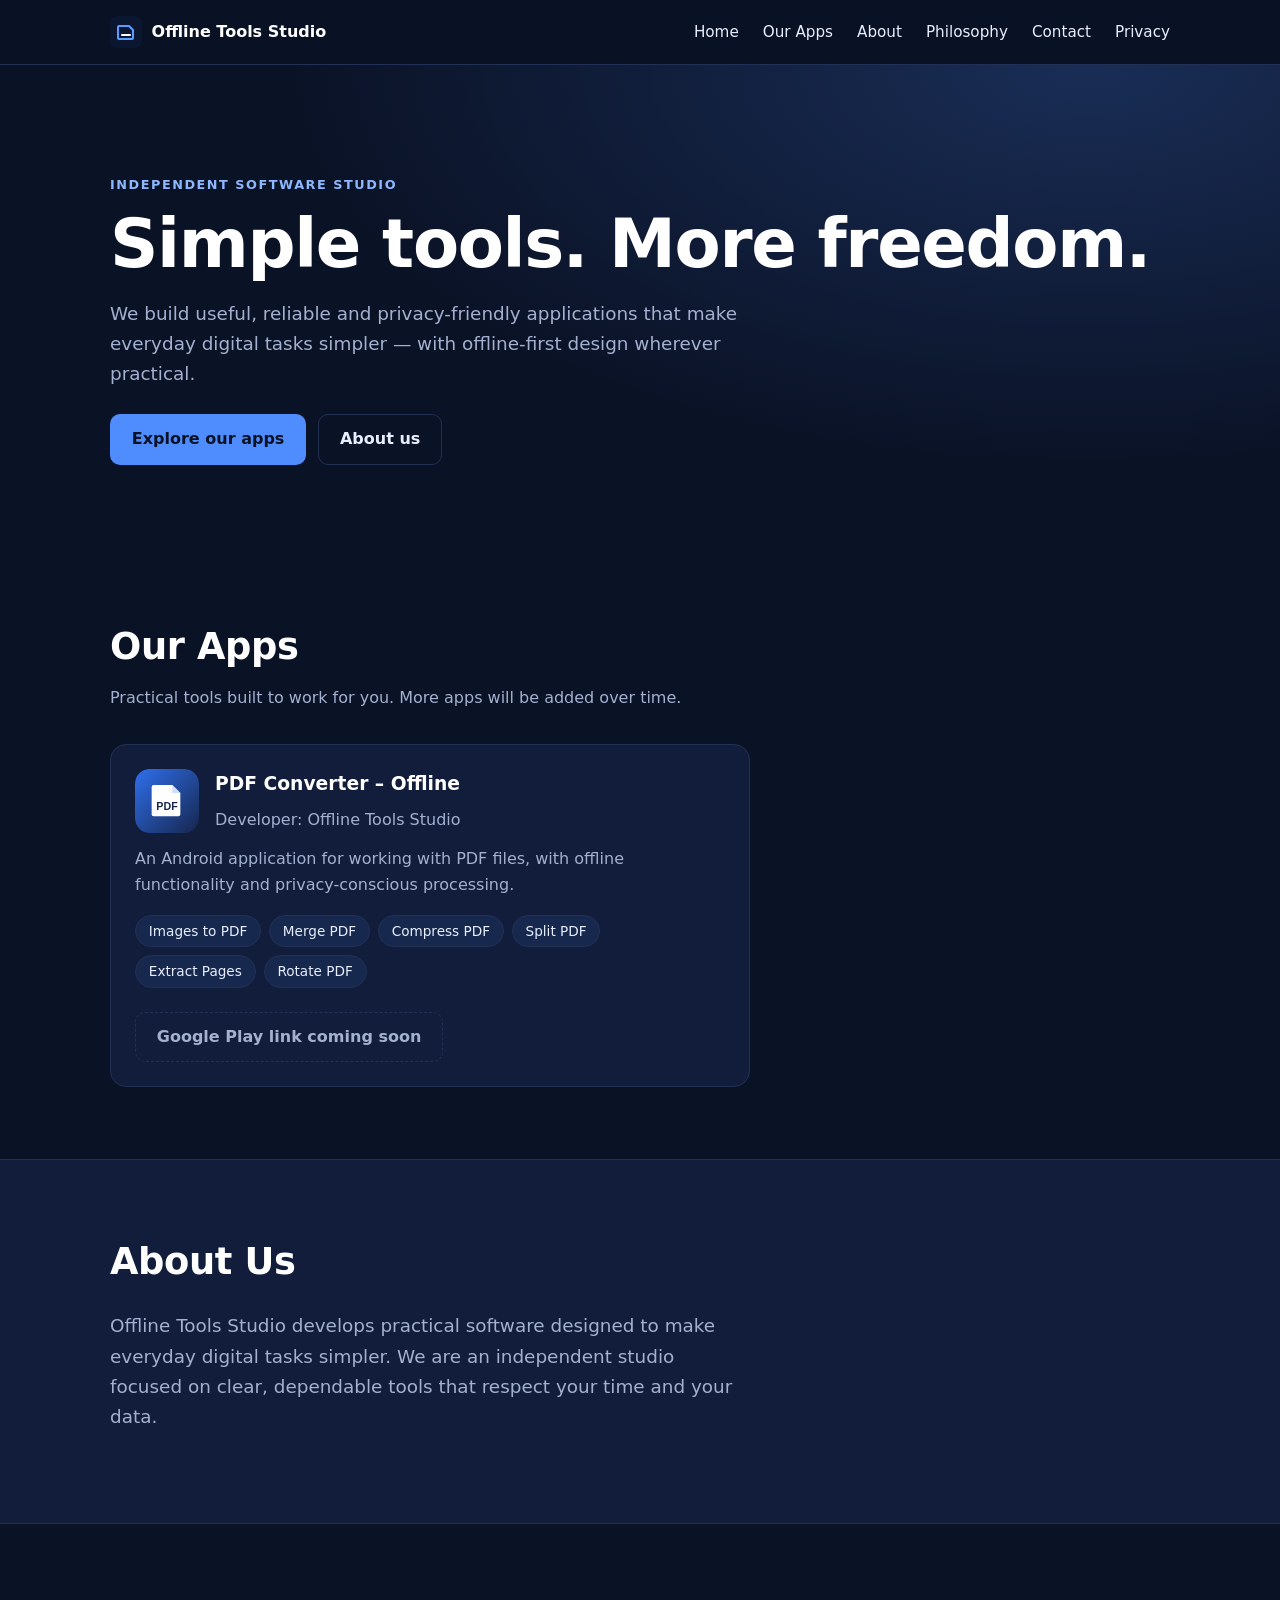
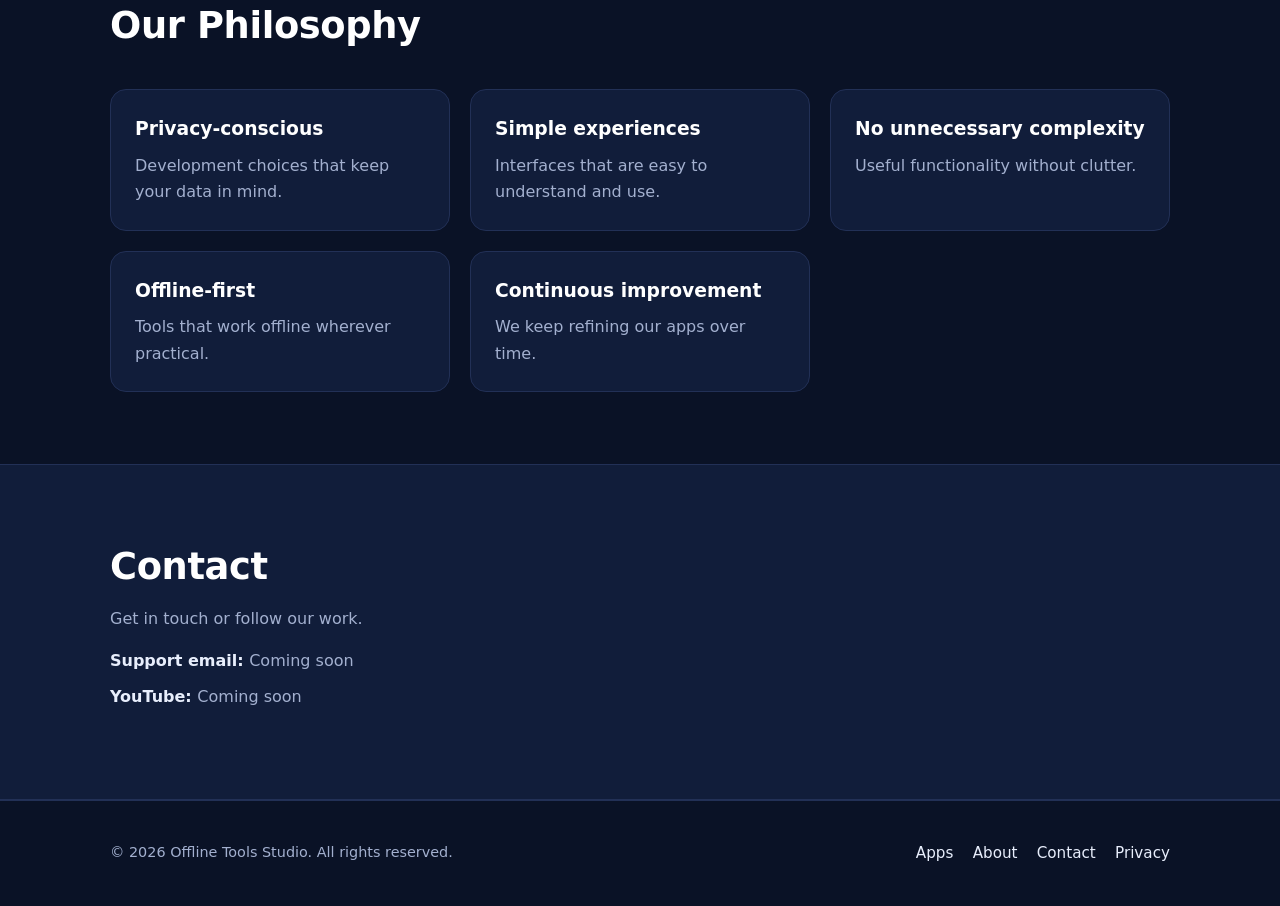
==== index.html @ 3475618b "Add Offline Tools Studio static website Co-authored-by: akshaykumar150895 <254394239+akshaykumar1508" ====
<!DOCTYPE html>
<html lang="en">
<head>
<meta charset="utf-8">
<meta name="viewport" content="width=device-width, initial-scale=1">
<title>Offline Tools Studio – Simple tools. More freedom.</title>
<meta name="description" content="Offline Tools Studio is an independent software studio building practical, privacy-friendly and easy-to-use applications.">
<meta name="theme-color" content="#0a1226">
<link rel="icon" href="assets/favicon.svg" type="image/svg+xml">
<meta property="og:type" content="website">
<meta property="og:site_name" content="Offline Tools Studio">
<meta property="og:title" content="Offline Tools Studio – Simple tools. More freedom.">
<meta property="og:description" content="Offline Tools Studio is an independent software studio building practical, privacy-friendly and easy-to-use applications.">
<meta property="og:image" content="assets/og-image.svg">
<meta name="twitter:card" content="summary_large_image">
<link rel="stylesheet" href="css/styles.css">
</head>
<body>
<a class="skip" href="#main">Skip to content</a>
<header class="site"><div class="container bar">
<a class="brand" href="index.html"><img data-logo src="assets/logo.svg" alt="" width="32" height="32"><span data-cfg="studioName">Offline Tools Studio</span></a>
<button id="nav-toggle" aria-expanded="false" aria-controls="nav" aria-label="Toggle menu">Menu</button>
<nav id="nav" aria-label="Main"><ul>
<li><a href="index.html#home">Home</a></li><li><a href="index.html#apps">Our Apps</a></li><li><a href="index.html#about">About</a></li><li><a href="index.html#philosophy">Philosophy</a></li><li><a href="index.html#contact">Contact</a></li><li><a href="privacy.html">Privacy</a></li>
</ul></nav></div></header>
<main id="main">
<section class="hero" id="home"><div class="container">
<p class="eyebrow">Independent software studio</p>
<h1 data-cfg="tagline">Simple tools. More freedom.</h1>
<p class="lead">We build useful, reliable and privacy-friendly applications that make everyday digital tasks simpler &mdash; with offline-first design wherever practical.</p>
<div class="actions"><a class="btn btn-primary" href="#apps">Explore our apps</a><a class="btn btn-ghost" href="#about">About us</a></div>
</div></section>
<section id="apps"><div class="container">
<h2>Our Apps</h2><p class="muted">Practical tools built to work for you. More apps will be added over time.</p>
<div class="grid" id="apps-grid"></div>
<noscript><p class="note">Enable JavaScript to view the app showcase.</p></noscript>
</div></section>
<section id="about" class="alt"><div class="container">
<h2>About Us</h2>
<p class="lead">Offline Tools Studio develops practical software designed to make everyday digital tasks simpler. We are an independent studio focused on clear, dependable tools that respect your time and your data.</p>
</div></section>
<section id="philosophy"><div class="container">
<h2>Our Philosophy</h2>
<div class="grid">
<div class="card reveal"><h3>Privacy-conscious</h3><p>Development choices that keep your data in mind.</p></div>
<div class="card reveal"><h3>Simple experiences</h3><p>Interfaces that are easy to understand and use.</p></div>
<div class="card reveal"><h3>No unnecessary complexity</h3><p>Useful functionality without clutter.</p></div>
<div class="card reveal"><h3>Offline-first</h3><p>Tools that work offline wherever practical.</p></div>
<div class="card reveal"><h3>Continuous improvement</h3><p>We keep refining our apps over time.</p></div>
</div></div></section>
<section id="contact" class="alt"><div class="container">
<h2>Contact</h2><p class="muted">Get in touch or follow our work.</p>
<ul id="contact-list"></ul>
</div></section>
</main>
<footer><div class="container row">
<div>&copy; <span id="year">2026</span> <span data-cfg="studioName">Offline Tools Studio</span>. All rights reserved.</div>
<nav aria-label="Footer"><ul><li><a href="index.html#apps">Apps</a></li><li><a href="index.html#about">About</a></li><li><a href="index.html#contact">Contact</a></li><li><a href="privacy.html">Privacy</a></li></ul></nav>
</div></footer>
<script src="js/config.js"></script>
<script src="js/main.js"></script>
</body>
</html>
---- css/styles.css ----
:root{--navy:#0a1226;--navy2:#111d3a;--line:#223056;--blue:#4f8dff;--blue2:#8db7ff;--text:#e8eefc;--muted:#a3b0cf;--white:#fff}
*{box-sizing:border-box}
html{scroll-behavior:smooth;scroll-padding-top:72px}
body{margin:0;font-family:Inter,system-ui,-apple-system,"Segoe UI",Roboto,sans-serif;background:var(--navy);color:var(--text);line-height:1.65}
a{color:var(--blue2)}
a:focus-visible,button:focus-visible{outline:3px solid var(--blue);outline-offset:3px;border-radius:6px}
.skip{position:absolute;left:-999px;top:0;background:var(--white);color:var(--navy);padding:.5rem 1rem;z-index:100}
.skip:focus{left:0}
.container{max-width:1100px;margin:0 auto;padding:0 1.25rem}
header.site{position:sticky;top:0;z-index:50;background:rgba(10,18,38,.88);backdrop-filter:blur(10px);border-bottom:1px solid var(--line)}
.bar{display:flex;align-items:center;justify-content:space-between;height:64px}
.brand{display:flex;align-items:center;gap:.6rem;color:var(--white);text-decoration:none;font-weight:700}
.brand img{width:32px;height:32px}
nav ul{display:flex;gap:1.5rem;list-style:none;margin:0;padding:0}
nav a{color:var(--text);text-decoration:none;font-size:.95rem;padding:.25rem 0;border-bottom:2px solid transparent;transition:border-color .2s,color .2s}
nav a:hover{color:var(--blue2);border-color:var(--blue)}
#nav-toggle{display:none;background:none;border:1px solid var(--line);color:var(--text);border-radius:8px;padding:.4rem .7rem;font-size:1rem;cursor:pointer}
.hero{padding:6rem 0 5rem;background:radial-gradient(800px 400px at 85% 0,rgba(79,141,255,.22),transparent),var(--navy)}
.eyebrow{color:var(--blue2);letter-spacing:.12em;text-transform:uppercase;font-size:.8rem;font-weight:600}
h1{font-size:clamp(2.4rem,6vw,4.2rem);line-height:1.08;margin:.5rem 0 1rem;color:var(--white);letter-spacing:-.02em}
.lead{max-width:640px;font-size:1.15rem;color:var(--muted)}
h2{font-size:clamp(1.7rem,3.5vw,2.3rem);color:var(--white);margin:0 0 .5rem;letter-spacing:-.01em}
h3{margin:0;color:var(--white)}
section{padding:4.5rem 0}
.alt{background:var(--navy2);border-block:1px solid var(--line)}
.muted{color:var(--muted);margin:0}
.btn{display:inline-block;padding:.7rem 1.3rem;border-radius:10px;font-weight:600;text-decoration:none;border:1px solid transparent;transition:transform .2s,background .2s,box-shadow .2s}
.btn-primary{background:var(--blue);color:var(--navy)}
.btn-primary:hover{transform:translateY(-2px);box-shadow:0 8px 24px rgba(79,141,255,.35)}
.btn-ghost{border-color:var(--line);color:var(--text)}
.btn-ghost:hover{border-color:var(--blue);transform:translateY(-2px)}
.btn-disabled{border:1px dashed var(--line);color:var(--muted);cursor:not-allowed}
.actions{display:flex;flex-wrap:wrap;gap:.75rem;margin-top:1.5rem}
.grid{display:grid;gap:1.25rem;grid-template-columns:repeat(auto-fit,minmax(260px,1fr));margin-top:2rem}
.card{background:var(--navy2);border:1px solid var(--line);border-radius:16px;padding:1.5rem;transition:transform .25s,border-color .25s}
.alt .card{background:var(--navy)}
.card:hover{transform:translateY(-4px);border-color:var(--blue)}
.card p{margin:.5rem 0 0;color:var(--muted)}
.app-card{grid-column:1/-1;max-width:640px}
.app-head{display:flex;gap:1rem;align-items:center;margin-bottom:.75rem}
.app-icon{border-radius:14px}
.chips{display:flex;flex-wrap:wrap;gap:.5rem;list-style:none;padding:0;margin:1rem 0 0}
.chips li{border:1px solid var(--line);background:rgba(79,141,255,.1);border-radius:999px;padding:.25rem .8rem;font-size:.85rem}
.note{font-size:.9rem;color:var(--muted)}
ul.plain{padding-left:1.2rem}
ul.plain li{margin:.4rem 0}
#contact-list{list-style:none;padding:0}
#contact-list li{margin:.6rem 0;overflow-wrap:anywhere}
footer{border-top:1px solid var(--line);padding:2.5rem 0;color:var(--muted);font-size:.9rem}
footer .row{display:flex;flex-wrap:wrap;justify-content:space-between;gap:1rem}
footer ul{display:flex;gap:1.2rem;list-style:none;margin:0;padding:0;flex-wrap:wrap}
.reveal{opacity:0;transform:translateY(14px);transition:opacity .6s,transform .6s}
.reveal.in{opacity:1;transform:none}
@media(max-width:760px){
  #nav-toggle{display:block}
  nav#nav{position:absolute;top:64px;left:0;right:0;background:var(--navy);border-bottom:1px solid var(--line);display:none}
  nav#nav.open{display:block}
  nav#nav ul{flex-direction:column;gap:0;padding:.5rem 1.25rem}
  nav#nav a{display:block;padding:.75rem 0}
  .hero{padding:4rem 0 3rem}
  section{padding:3rem 0}
}
@media(prefers-reduced-motion:reduce){*{transition:none!important;animation:none!important;scroll-behavior:auto!important}.reveal{opacity:1;transform:none}}
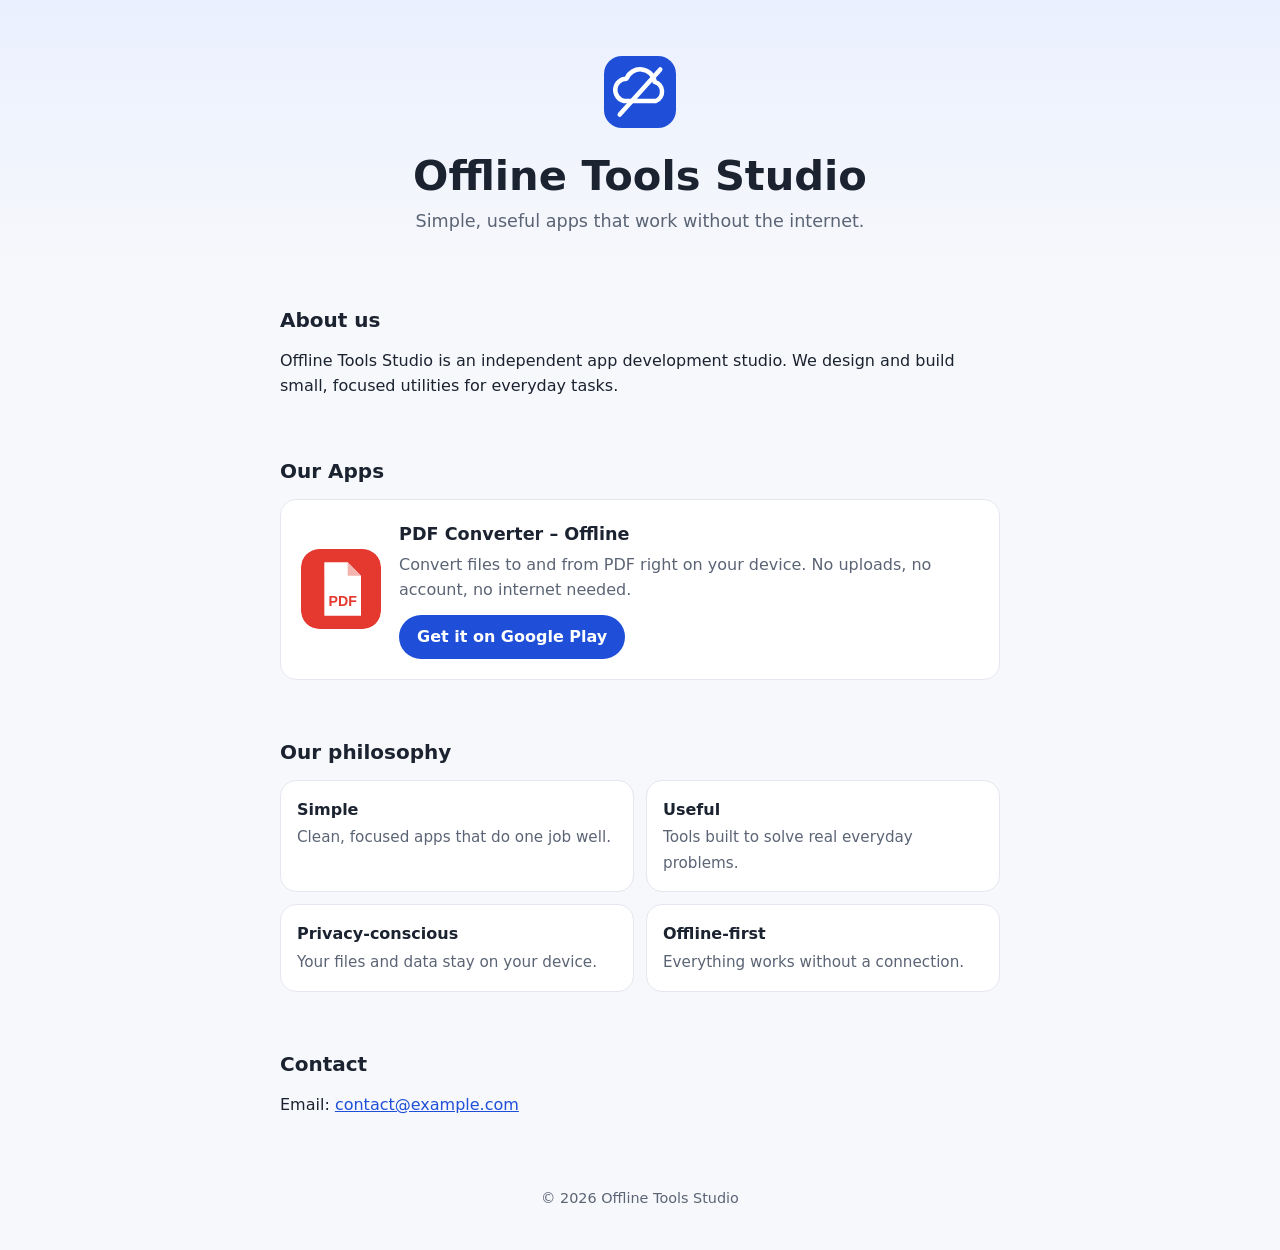
==== commit cb47e86e: "Add single-page Offline Tools Studio site Co-authored-by: Copilot <223556219+Copilot@users.noreply.g" ====
--- a/index.html
+++ b/index.html
@@ -2,62 +2,91 @@
 <html lang="en">
 <head>
 <meta charset="utf-8">
-<meta name="viewport" content="width=device-width, initial-scale=1">
-<title>Offline Tools Studio – Simple tools. More freedom.</title>
-<meta name="description" content="Offline Tools Studio is an independent software studio building practical, privacy-friendly and easy-to-use applications.">
-<meta name="theme-color" content="#0a1226">
-<link rel="icon" href="assets/favicon.svg" type="image/svg+xml">
-<meta property="og:type" content="website">
-<meta property="og:site_name" content="Offline Tools Studio">
-<meta property="og:title" content="Offline Tools Studio – Simple tools. More freedom.">
-<meta property="og:description" content="Offline Tools Studio is an independent software studio building practical, privacy-friendly and easy-to-use applications.">
-<meta property="og:image" content="assets/og-image.svg">
-<meta name="twitter:card" content="summary_large_image">
-<link rel="stylesheet" href="css/styles.css">
+<meta name="viewport" content="width=device-width,initial-scale=1">
+<title>Offline Tools Studio</title>
+<meta name="description" content="Offline Tools Studio – independent developer of simple, privacy-conscious, offline-first apps.">
+<link rel="icon" href="assets/logo.svg" type="image/svg+xml">
+<link rel="stylesheet" href="style.css">
+<script src="config.js"></script>
 </head>
 <body>
-<a class="skip" href="#main">Skip to content</a>
-<header class="site"><div class="container bar">
-<a class="brand" href="index.html"><img data-logo src="assets/logo.svg" alt="" width="32" height="32"><span data-cfg="studioName">Offline Tools Studio</span></a>
-<button id="nav-toggle" aria-expanded="false" aria-controls="nav" aria-label="Toggle menu">Menu</button>
-<nav id="nav" aria-label="Main"><ul>
-<li><a href="index.html#home">Home</a></li><li><a href="index.html#apps">Our Apps</a></li><li><a href="index.html#about">About</a></li><li><a href="index.html#philosophy">Philosophy</a></li><li><a href="index.html#contact">Contact</a></li><li><a href="privacy.html">Privacy</a></li>
-</ul></nav></div></header>
-<main id="main">
-<section class="hero" id="home"><div class="container">
-<p class="eyebrow">Independent software studio</p>
-<h1 data-cfg="tagline">Simple tools. More freedom.</h1>
-<p class="lead">We build useful, reliable and privacy-friendly applications that make everyday digital tasks simpler &mdash; with offline-first design wherever practical.</p>
-<div class="actions"><a class="btn btn-primary" href="#apps">Explore our apps</a><a class="btn btn-ghost" href="#about">About us</a></div>
-</div></section>
-<section id="apps"><div class="container">
-<h2>Our Apps</h2><p class="muted">Practical tools built to work for you. More apps will be added over time.</p>
-<div class="grid" id="apps-grid"></div>
-<noscript><p class="note">Enable JavaScript to view the app showcase.</p></noscript>
-</div></section>
-<section id="about" class="alt"><div class="container">
-<h2>About Us</h2>
-<p class="lead">Offline Tools Studio develops practical software designed to make everyday digital tasks simpler. We are an independent studio focused on clear, dependable tools that respect your time and your data.</p>
-</div></section>
-<section id="philosophy"><div class="container">
-<h2>Our Philosophy</h2>
-<div class="grid">
-<div class="card reveal"><h3>Privacy-conscious</h3><p>Development choices that keep your data in mind.</p></div>
-<div class="card reveal"><h3>Simple experiences</h3><p>Interfaces that are easy to understand and use.</p></div>
-<div class="card reveal"><h3>No unnecessary complexity</h3><p>Useful functionality without clutter.</p></div>
-<div class="card reveal"><h3>Offline-first</h3><p>Tools that work offline wherever practical.</p></div>
-<div class="card reveal"><h3>Continuous improvement</h3><p>We keep refining our apps over time.</p></div>
-</div></div></section>
-<section id="contact" class="alt"><div class="container">
-<h2>Contact</h2><p class="muted">Get in touch or follow our work.</p>
-<ul id="contact-list"></ul>
-</div></section>
+<header>
+  <div class="wrap">
+    <img class="logo" src="assets/logo.svg" alt="Offline Tools Studio logo">
+    <h1 data-text="name">Offline Tools Studio</h1>
+    <p class="tagline" data-text="tagline">Simple, useful apps that work without the internet.</p>
+  </div>
+</header>
+
+<main class="wrap">
+  <section id="about">
+    <h2>About us</h2>
+    <p data-text="about">Offline Tools Studio is an independent app development studio.</p>
+  </section>
+
+  <section id="apps">
+    <h2>Our Apps</h2>
+    <div class="card app">
+      <img id="app-icon" src="assets/pdf-converter-icon.svg" alt="PDF Converter – Offline icon">
+      <div>
+        <h3 id="app-name">PDF Converter – Offline</h3>
+        <p id="app-desc"></p>
+        <a class="btn" id="app-link" href="#">Get it on Google Play</a>
+      </div>
+    </div>
+  </section>
+
+  <section id="philosophy">
+    <h2>Our philosophy</h2>
+    <div class="grid" id="philosophy-list"></div>
+  </section>
+
+  <section id="contact">
+    <h2>Contact</h2>
+    <p id="contact-email" hidden>Email: <a id="email-link" href="#"></a></p>
+    <div class="links" id="social-links"></div>
+  </section>
 </main>
-<footer><div class="container row">
-<div>&copy; <span id="year">2026</span> <span data-cfg="studioName">Offline Tools Studio</span>. All rights reserved.</div>
-<nav aria-label="Footer"><ul><li><a href="index.html#apps">Apps</a></li><li><a href="index.html#about">About</a></li><li><a href="index.html#contact">Contact</a></li><li><a href="privacy.html">Privacy</a></li></ul></nav>
-</div></footer>
-<script src="js/config.js"></script>
-<script src="js/main.js"></script>
+
+<footer>
+  <div class="wrap">
+    <span id="copyright"></span>
+    <span id="privacy" hidden> · <a id="privacy-link" href="#">Privacy Policy</a></span>
+  </div>
+</footer>
+
+<script>
+(function () {
+  var c = window.SITE_CONFIG || {}, $ = function (id) { return document.getElementById(id); };
+  document.querySelectorAll("[data-text]").forEach(function (el) {
+    if (c[el.dataset.text]) el.textContent = c[el.dataset.text];
+  });
+  if (c.name) document.title = c.name;
+  var a = c.app || {};
+  if (a.name) $("app-name").textContent = a.name;
+  if (a.icon) $("app-icon").src = a.icon;
+  $("app-desc").textContent = a.description || "";
+  $("app-link").href = a.googlePlayUrl || "#";
+  (c.philosophy || []).forEach(function (p) {
+    var d = document.createElement("div"); d.className = "card";
+    var s = document.createElement("strong"); s.textContent = p.title;
+    var t = document.createElement("span"); t.textContent = p.text;
+    d.append(s, t); $("philosophy-list").appendChild(d);
+  });
+  var ct = c.contact || {};
+  if (ct.email) {
+    $("contact-email").hidden = false;
+    $("email-link").href = "mailto:" + ct.email;
+    $("email-link").textContent = ct.email;
+  }
+  (ct.social || []).forEach(function (s) {
+    var l = document.createElement("a");
+    l.href = s.url; l.textContent = s.label; l.rel = "noopener";
+    $("social-links").appendChild(l);
+  });
+  $("copyright").textContent = "© " + new Date().getFullYear() + " " + (c.name || "");
+  if (c.privacyPolicyUrl) { $("privacy").hidden = false; $("privacy-link").href = c.privacyPolicyUrl; }
+})();
+</script>
 </body>
 </html>
--- a/style.css
+++ b/style.css
@@ -0,0 +1,28 @@
+:root{--bg:#f7f8fb;--card:#fff;--text:#1b2230;--muted:#5b6475;--accent:#1f4fd8;--border:#e4e7ee}
+*{box-sizing:border-box}
+html{scroll-behavior:smooth}
+body{margin:0;font:16px/1.6 system-ui,-apple-system,"Segoe UI",Roboto,sans-serif;color:var(--text);background:var(--bg)}
+.wrap{max-width:760px;margin:0 auto;padding:0 20px}
+a{color:var(--accent)}
+header{text-align:center;padding:56px 0 40px;background:linear-gradient(180deg,#eaf0ff,var(--bg))}
+.logo{width:72px;height:72px}
+h1{margin:16px 0 8px;font-size:clamp(1.8rem,6vw,2.6rem);line-height:1.15}
+.tagline{margin:0;color:var(--muted);font-size:1.1rem}
+section{padding:28px 0}
+h2{font-size:1.25rem;margin:0 0 12px}
+p{margin:0}
+.card{background:var(--card);border:1px solid var(--border);border-radius:16px;padding:20px}
+.app{display:flex;gap:18px;align-items:center}
+.app img{width:80px;height:80px;border-radius:18px;flex:none}
+.app h3{margin:0 0 4px;font-size:1.1rem}
+.app p{color:var(--muted)}
+.btn{display:inline-block;margin-top:12px;padding:9px 18px;border-radius:999px;background:var(--accent);color:#fff;text-decoration:none;font-weight:600}
+.btn:hover,.btn:focus-visible{background:#173ca8}
+.grid{display:grid;grid-template-columns:repeat(2,1fr);gap:12px}
+.grid .card{padding:16px}
+.grid strong{display:block;margin-bottom:2px}
+.grid span{color:var(--muted);font-size:.95rem}
+.links{display:flex;flex-wrap:wrap;gap:8px 16px;margin-top:10px}
+footer{text-align:center;color:var(--muted);font-size:.9rem;padding:32px 0 40px}
+[hidden]{display:none!important}
+@media(max-width:520px){.app{flex-direction:column;text-align:center}.grid{grid-template-columns:1fr}}
